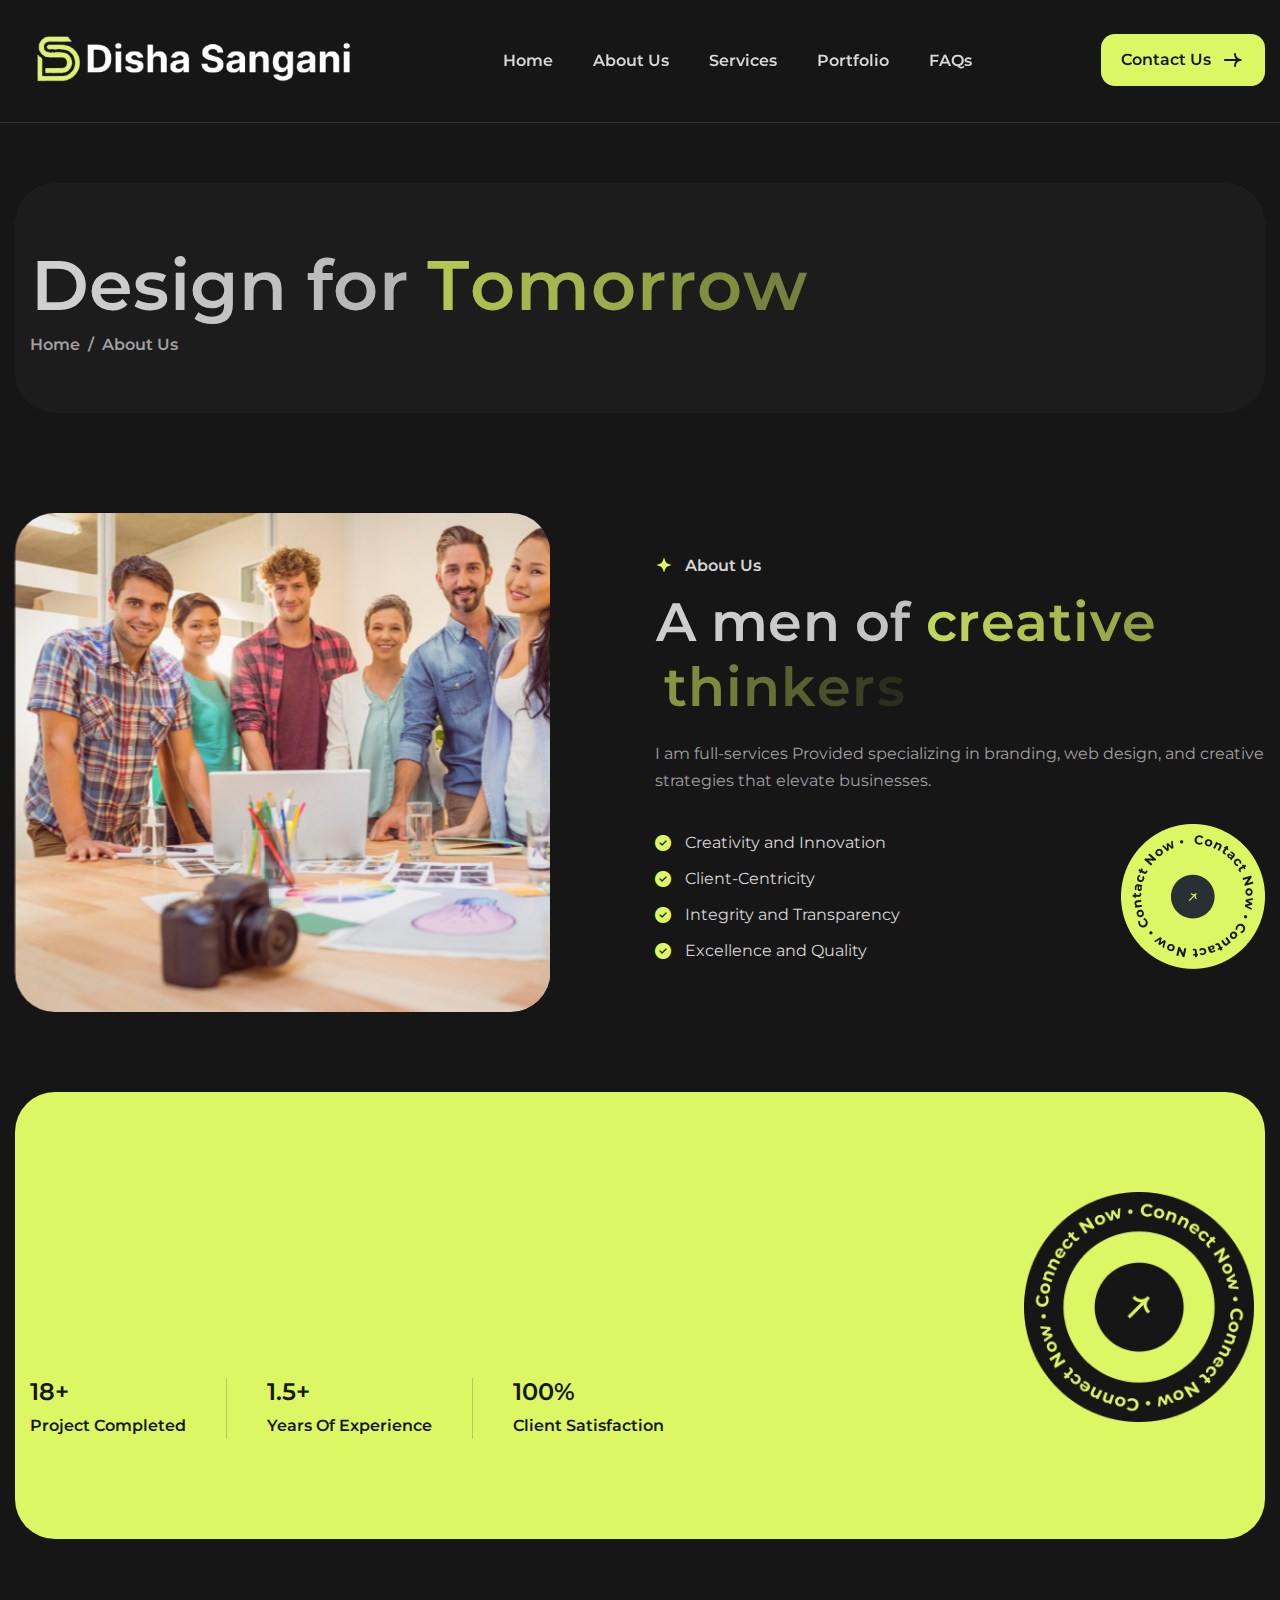
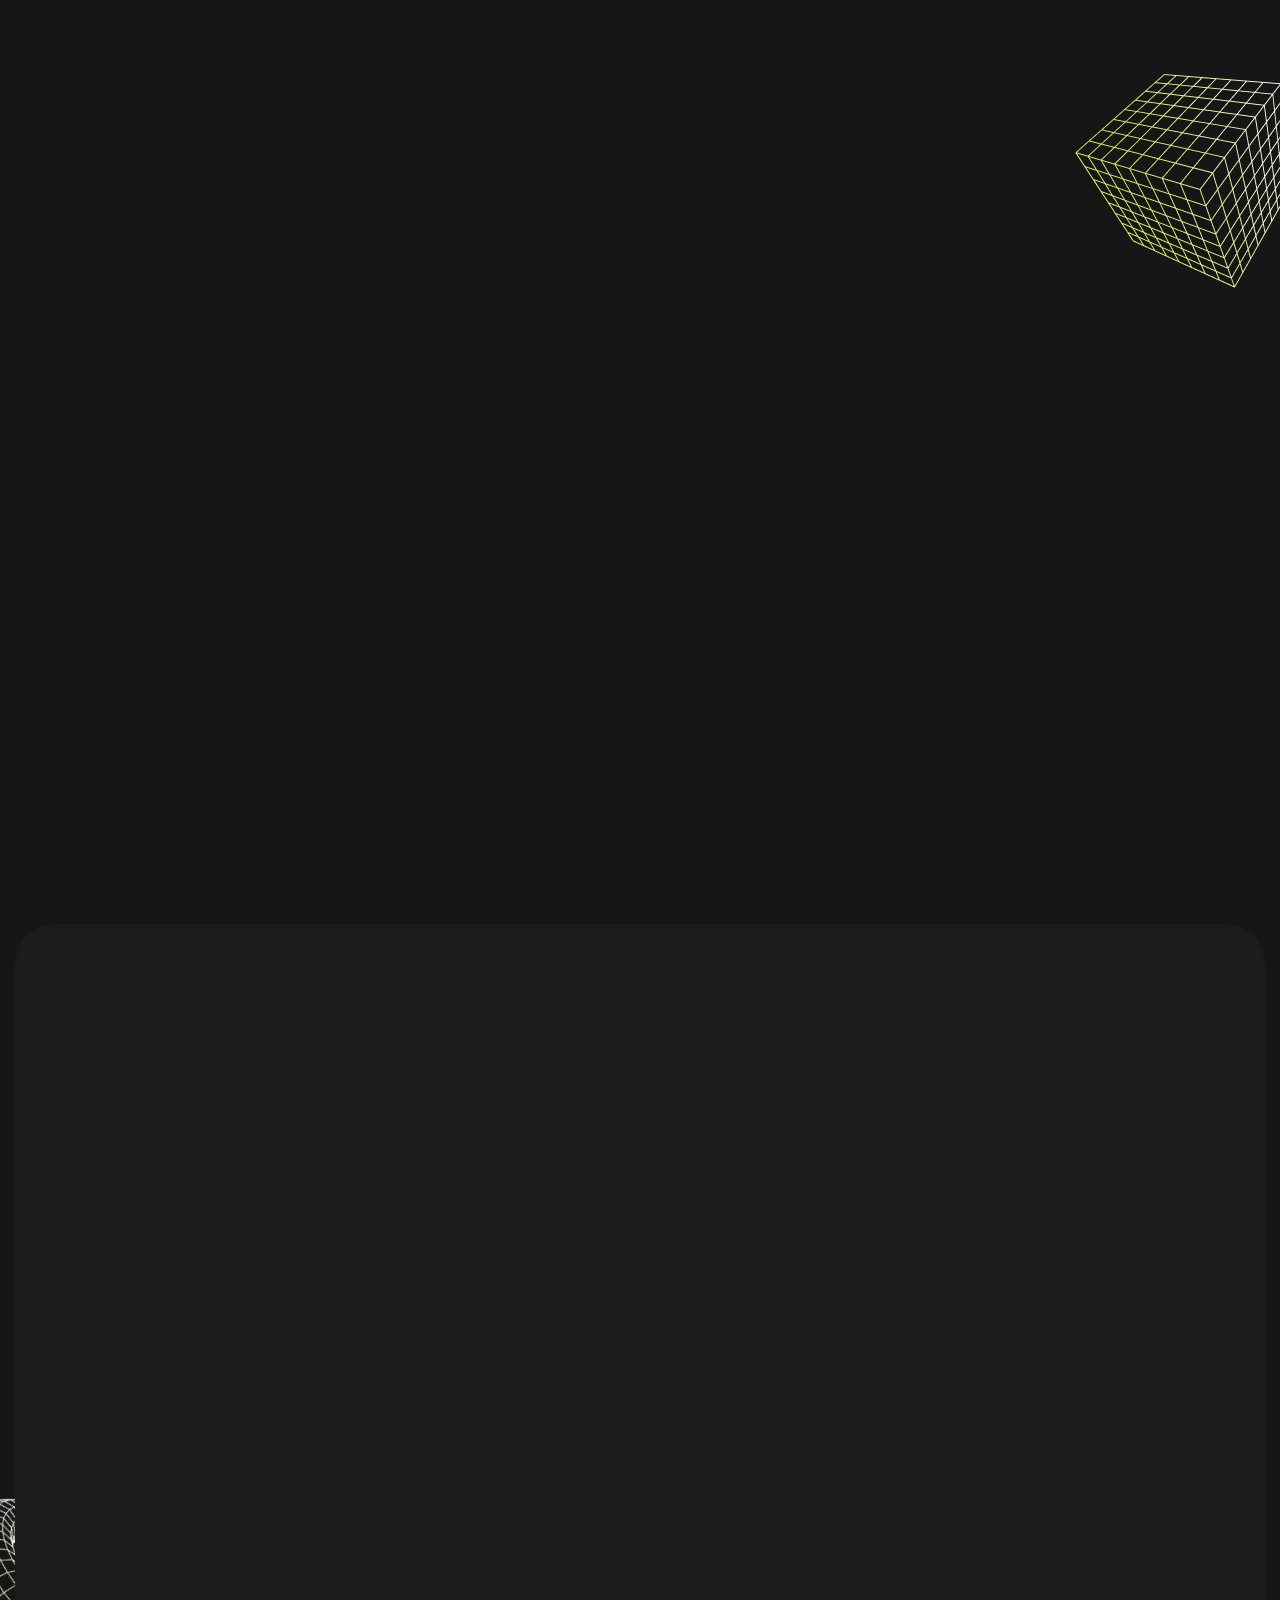
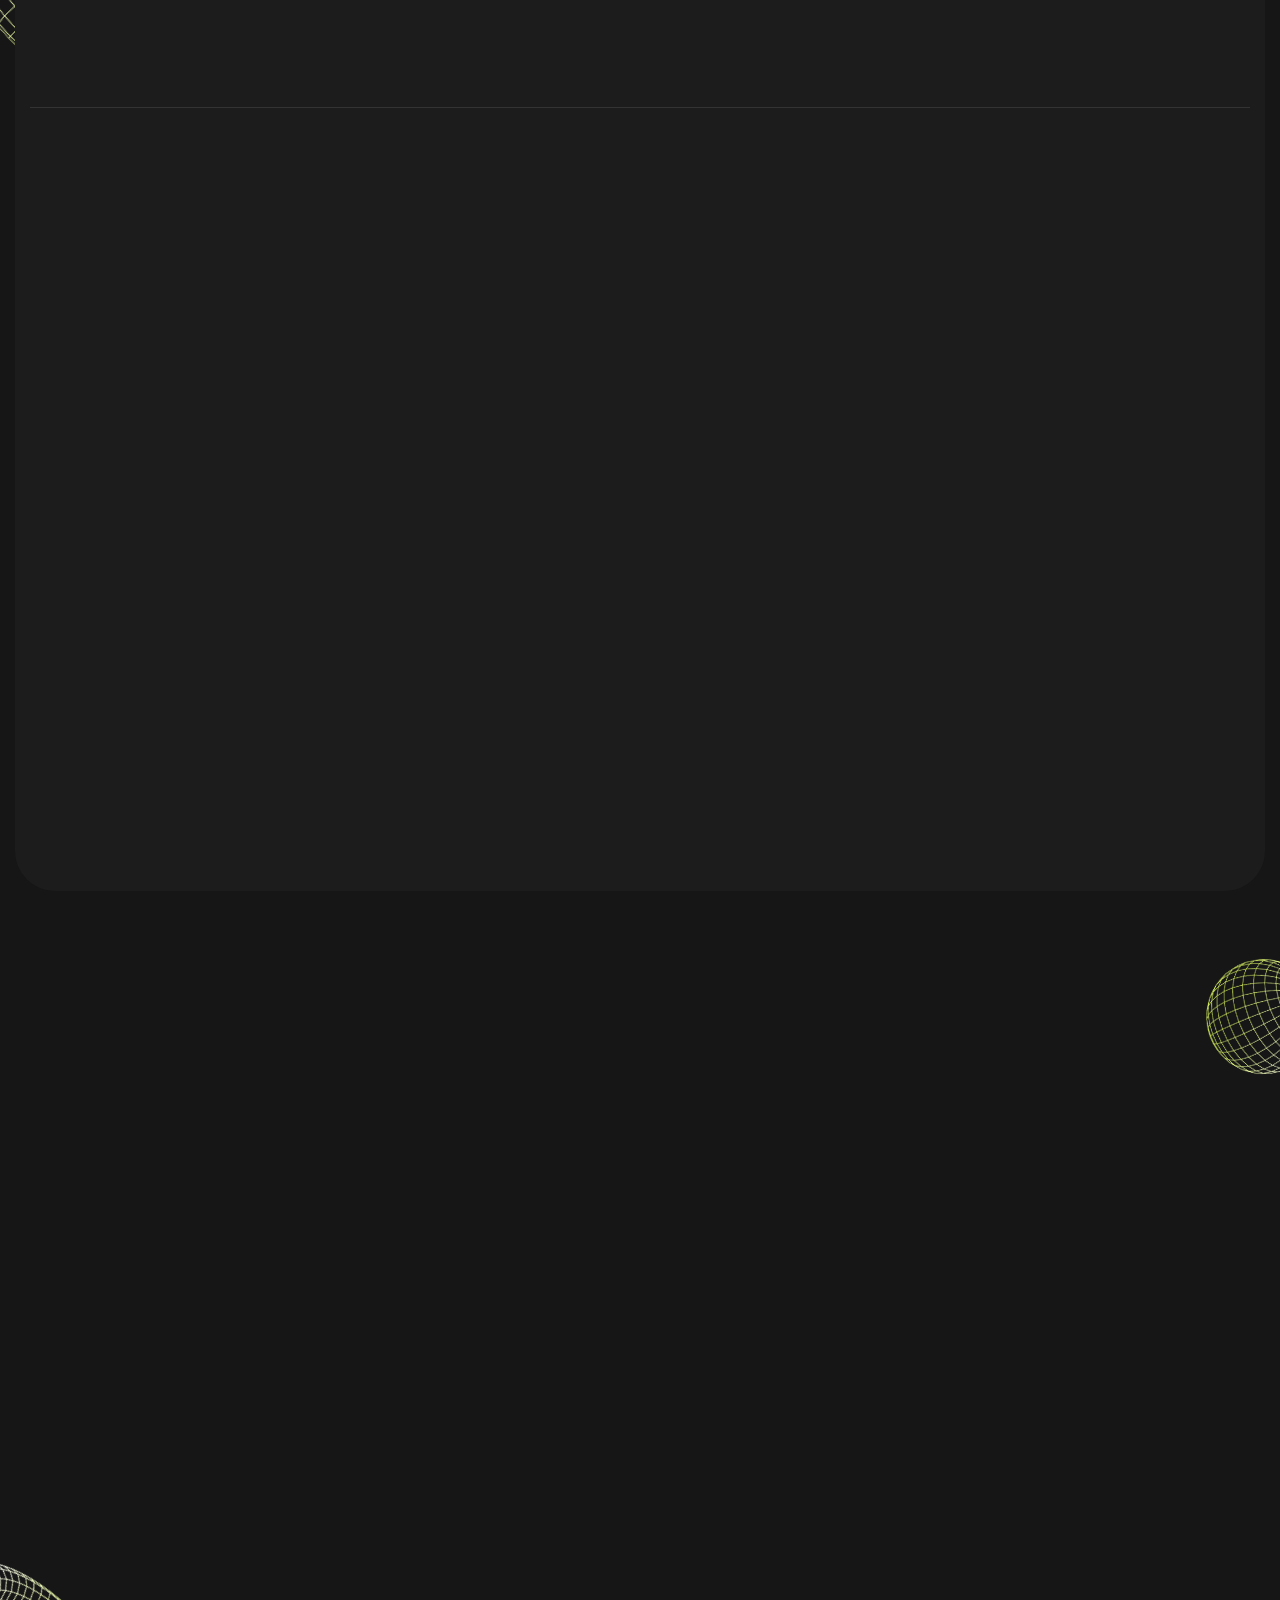
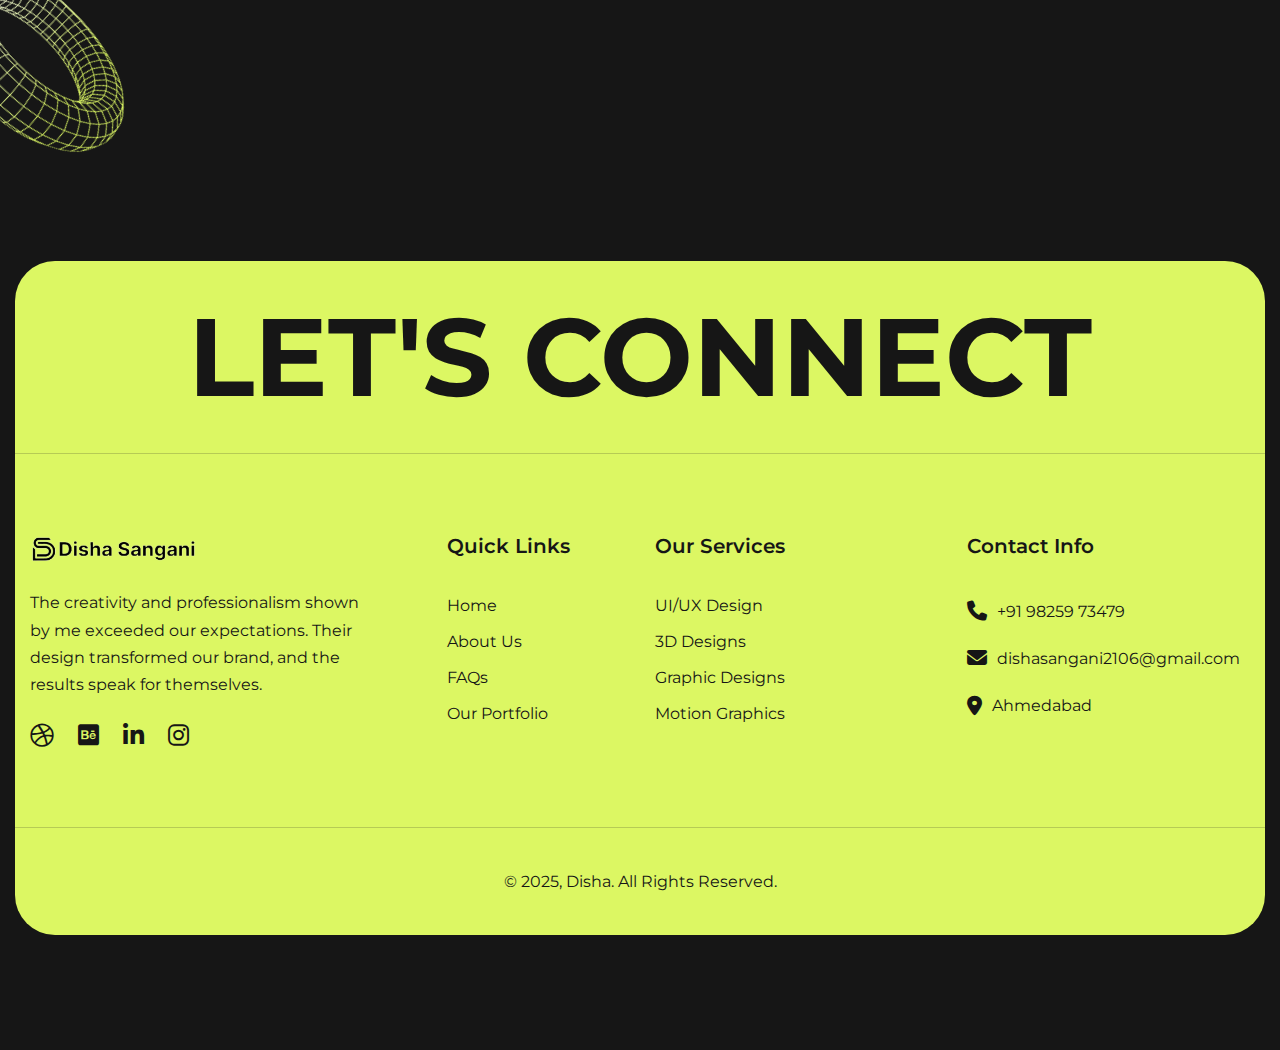
==== about.html @ 67824e7f "05-03-2025-12-13-PM" ====
﻿<!DOCTYPE html>
<html lang="zxx">
    <head>
        <!-- Meta -->
        <meta charset="utf-8">
        <meta http-equiv="X-UA-Compatible" content="IE=edge">
        <meta name="viewport"
            content="width=device-width, initial-scale=1.0, maximum-scale=1">
        <meta name="description" content>
        <meta name="keywords" content>
        <meta name="author" content="Awaiken">
        <!-- Page Title -->
        <title>Disha Sangani</title>
        <!-- Favicon Icon -->
        <!-- <link rel="shortcut icon" type="image/x-icon" href="images/logo/favicon.ico"> -->
        <!-- Google Fonts Css-->
 
        <!-- Standard Favicon -->
  <link rel="icon" type="image/png" sizes="32x32" href="images/logo/favicon-32x32.png">
  <link rel="icon" type="image/png" sizes="16x16" href="images/logo/favicon-16x16.png">
  
  <!-- Apple Touch Icon (for iOS) -->
  <link rel="apple-touch-icon" sizes="180x180" href="images/logo/apple-touch-icon.png">
  
  <!-- Android Chrome Icons -->
  <link rel="icon" sizes="192x192" href="images/logo/android-chrome-192x192.png">
  <link rel="icon" sizes="512x512" href="images/logo/android-chrome-512x512.png">
  
  <!-- Safari Pinned Tab (macOS) -->
  <link rel="mask-icon" href="images/logo/safari-pinned-tab.svg" color="#5bbad5">
  
  <!-- Windows Tile (Edge & IE) -->
  <meta name="msapplication-TileColor" content="#ffffff">
  <meta name="msapplication-TileImage" content="images/logo/mstile-150x150.png">
  
  <!-- Theme Color for Chrome on Mobile -->
  <meta name="theme-color" content="#ffffff">
  
  <!-- Alternative Formats -->
  <link rel="icon" type="image/x-icon" href="images/logo/favicon.ico"> <!-- ICO format for legacy browsers -->
  <link rel="shortcut icon" href="images/logo/favicon.ico"> <!-- Older browsers -->
  
  <!-- Web App Manifest -->
  <link rel="manifest" href="images/logo/site.webmanifest">

        <link rel="preconnect" href="https://fonts.googleapis.com">
        <link rel="preconnect" href="https://fonts.gstatic.com" crossorigin>
        <link
            href="https://fonts.googleapis.com/css2?family=Montserrat:ital,wght@0,100..900;1,100..900&display=swap"
            rel="stylesheet">

        <!-- Bootstrap Css -->
        <link href="css/bootstrap.min.css" rel="stylesheet" media="screen">
        <!-- SlickNav Css -->
        <link href="css/slicknav.min.css" rel="stylesheet">
        <!-- Swiper Css -->
        <link rel="stylesheet" href="css/swiper-bundle.min.css">
        <!-- Font Awesome Icon Css-->
        <link href="css/all.min.css" rel="stylesheet" media="screen">
        <!-- Animated Css -->
        <link href="css/animate.css" rel="stylesheet">
        <!-- Magnific Popup Core Css File -->
        <link rel="stylesheet" href="css/magnific-popup.css">
        <!-- Mouse Cursor Css File -->
        <link rel="stylesheet" href="css/mousecursor.css">
        <!-- Main Custom Css -->
        <link href="css/custom.css" rel="stylesheet" media="screen">
    </head>
    <body>

        <!-- Preloader Start -->
        <div class="preloader">
            <div class="loading-container">
                <div class="loading"></div>
                <div id="loading-icon"><img src="images/loader.png" alt></div>
            </div>
        </div>
        <!-- Preloader End -->

        <!-- Header Start -->
        <header class="main-header">
            <div class="header-sticky">
                <nav class="navbar navbar-expand-lg">
                    <div class="container">
                        <!-- Logo Start -->
                        <a class="navbar-brand" href="about.html">
                            <img src="images/logo/dishalogo.png" alt="Logo">
                        </a>
                        <!-- Logo End -->

                        <!-- Main Menu Start -->
                        <div class="collapse navbar-collapse main-menu">
                            <div class="nav-menu-wrapper">
                                <ul class="navbar-nav mr-auto" id="menu">
                                                                         
                                    <li class="nav-item"><a class="nav-link"
                                        href="index.html">Home</a>
                                    <li class="nav-item"><a class="nav-link"
                                            href="about.html">About Us</a>
                                        <li class="nav-item"><a class="nav-link"
                                                href="services.html">Services</a></li>
                                        <li class="nav-item"><a class="nav-link"
                                                href="portfolio.html">Portfolio</a>
                        
                                                  <li class="nav-item"><a
                                                        class="nav-link"
                                                        href="faqs.html">FAQs</a></li>
                                           
                                        </li>
                                        <li class="nav-item highlighted-menu"><a
                                                class="nav-link"
                                                href="contact.html">Contact
                                                Us</a></li>
                                    </ul>
                                </div>
                                <!-- Header Btn Start -->
                                <div class="header-btn">
                                    <a href="contact.html"
                                        class="btn-default">Contact Us</a>
                                </div>
                                <!-- Header Btn End -->
                            </div>
                            <!-- Main Menu End -->
                            <div class="navbar-toggle"></div>
                        </div>
                    </nav>
                    <div class="responsive-menu"></div>
                </div>
            </header>
            <!-- Header End -->

            <!-- Page Header Start -->
            <div class="page-header bg-section">
                <div class="container">
                    <div class="row">
                        <div class="col-lg-12">
                            <!-- Page Header Box Start -->
                            <div class="page-header-box">
                                <h1 class="text-anime-style-2"
                                    data-cursor="-opaque">Design for
                                    <span>Tomorrow</span></h1>
                                <nav class="wow fadeInUp"
                                    data-wow-delay="0.25s">
                                    <ol class="breadcrumb">
                                        <li class="breadcrumb-item"><a
                                                href="about.html">home</a></li>
                                        <li class="breadcrumb-item active"
                                            aria-current="page">about us</li>
                                    </ol>
                                </nav>
                            </div>
                            <!-- Page Header Box End -->
                        </div>
                    </div>
                </div>
            </div>
            <!-- Page Header End -->

            <!-- Page About Us Section Start -->
            <div class="page-about-us">
                <div class="container">
                    <div class="row align-items-center">
                        <div class="col-lg-6">
                            <!-- About Image Start -->
                            <div class="about-us-img">
                                <figure class="image-anime reveal">
                                    <img src="images/about-img.jpg" alt>
                                </figure>
                            </div>
                            <!-- About Image End -->
                        </div>

                        <div class="col-lg-6">
                            <!-- About Us Content Start -->
                            <div class="about-us-content">
                                <!-- Section Title Start -->
                                <div class="section-title">
                                    <h3 class="wow fadeInUp">about us</h3>
                                    <h2 class="text-anime-style-2"
                                        data-cursor="-opaque">A men of
                                        <span>creative thinkers</span></h2>
                                    <p class="wow fadeInUp"
                                        data-wow-delay="0.2s"> I am
                                        full-services Provided specializing
                                        in branding, web design, and creative
                                        strategies that elevate businesses.</p>
                                </div>
                                <!-- Section Title End -->

                                <div class="row align-items-center">
                                    <div class="col-md-6">
                                        <!-- About Us Info List Start -->
                                        <div
                                            class="about-us-info-list wow fadeInUp"
                                            data-wow-delay="0.4s">
                                            <ul>
                                                <li>Creativity and
                                                    Innovation</li>
                                                <li>Client-Centricity</li>
                                                <li>Integrity and
                                                    Transparency</li>
                                                <li>Excellence and Quality</li>
                                            </ul>
                                        </div>
                                        <!-- About Us Info List End -->
                                    </div>
                                    <div class="col-md-6">
                                        <!-- About Contact Button Start -->
                                        <div class="about-contact-now">
                                            <a href="contact.html"><img
                                                    src="images/contact-circle.png"
                                                    alt></a>
                                        </div>
                                        <!-- About Contact Button End -->
                                    </div>
                                </div>
                            </div>
                            <!-- About Us Content End -->
                        </div>
                    </div>
                </div>
                 
            <!-- Page About Us Section End -->
<br> <br> <br> <br>  <br>

            <!-- CTA Section Start -->
            <div class="cta-section bg-section">
                <div class="container">
                    <div class="row">
                        <div class="col-lg-12">
                            <!-- CTA Box Start -->
                            <div class="cta-box">
                                <div class="cta-counter-content-box">
                                    <!-- CTA Box Content Start -->
                                    <div class="cta-box-content wow fadeInUp">
                                        <p>I have specialize in delivering
                                            innovative and impactful design
                                            solutions that elevate brands and
                                            drive results. From digital
                                            experiences to print media, A
                                            creative professional is
                                            dedicated to transforming ideas into
                                            compelling visual stories that
                                            resonate with audiences. With a
                                            focus on creativity, strategy, and
                                            client collaboration.</p>
                                    </div>
                                    <!-- CTA Box Content End -->

                                    <!-- CTA Counter Box Start -->
                                    <div class="cta-counter-box">
                                        <!-- CTA Counter Item Start -->
                                        <div class="cta-counter-item">
                                            <h3><span
                                                    class="counter">18</span>+</h3>
                                            <p>project completed</p>
                                        </div>
                                        <!-- CTA Counter Item End -->

                                        <!-- CTA Counter Item Start -->
                                        <div class="cta-counter-item">
                                            <h3><span
                                                    class="counter">1.5</span>+</h3>
                                            <p>years of experience</p>
                                        </div>
                                        <!-- CTA Counter Item End -->

                                        <!-- CTA Counter Item Start -->
                                        <div class="cta-counter-item">
                                            <h3><span
                                                    class="counter">100</span>%</h3>
                                            <p>client satisfaction</p>
                                        </div>
                                        <!-- CTA Counter Item End -->
                                    </div>
                                    <!-- CTA Counter Box End -->
                                </div>

                                <!-- CTA Contact Circle Start -->
                                <div class="cta-contact-circle">
                                    <a href="contact.html"><img
                                            src="images/cta-contact-circle.png"
                                            alt></a>
                                </div>
                                <!-- CTA Contact Circle End -->
                            </div>
                            <!-- CTA Box End -->
                        </div>
                    </div>
                </div>
            </div>
            <!-- CTA Section End -->

            <!-- Our Achievements Section Start -->
            <div class="our-achievements">
                <div class="container">
                    <div class="row">
                        <div class="col-lg-5">
                            <!-- Our Achievements Content Start -->
                            <div class="our-achievements-content">
                                <!-- Section Title Start -->
                                <div class="section-title">
                                    <h3 class="wow fadeInUp">Our
                                        History</h3>
                                    <h2 class="text-anime-style-2"
                                        data-cursor="-opaque">proud moments &
                                        <span>milestones</span></h2>
                                    <p class="wow fadeInUp"
                                        data-wow-delay="0.2s">I am 
                                        full-service design provide specializing
                                        in branding, web design, and creative
                                        strategies that elevate businesses.</p>
                                </div>
                                <!-- Section Title End -->

                                <!-- Our Achievements Button Start -->
                                <div
                                    class="achievements-content-btn wow fadeInUp"
                                    data-wow-delay="0.4s">
                                    <a href="contact.html"
                                        class="btn-default">let's get started
                                        !</a>
                                </div>
                                <!-- Our Achievements Button End -->
                            </div>
                            <!-- Our Achievements Content End -->
                        </div>

                        <div class="col-lg-7">
                            <!-- Our Achievements Box Start -->
                            <div class="our-achievements-box wow fadeInUp">
                                <!-- Achievements Item Start -->
                                <div class="achievements-item">
                                    <h3>July 2020 - June 2024</h3>
                                    <h2>BE in Computer Engineering</h2>
                                    <p>I have completed my bachelors degree in sal institute of technology and engineering Research under GTU with 7.79 CGPA.</p>
                                </div>
                                <!-- Achievements Item End -->

                                <!-- Achievements Item Start -->
                                <div class="achievements-item">
                                    <h3>July 2023</h3>
                                    <h2>Qspider Ahmedabad</h2>
                                    <p>I completed internship program in  Web development,SQL,Manual Testing,Basic Java(OOps) programs at Qspider Ahmedabd. </p>
                                </div>
                                <!-- Achievements Item End -->

                                <!-- Achievements Item Start -->
                                <div class="achievements-item">
                                    <h3>Jan 2024 - April 2024</h3>
                                    <h2>ICLIQ Solutions</h2>
                                    <p>I completed internship program in Nodejs technology at ICLIQ Solutions Ahmedabad.</p>
                                </div>
                                <!-- Achievements Item End -->

                                <!-- Achievements Item Start -->
                                <div class="achievements-item">
                                    <h3>April 2024 - June 2024</h3>
                                    <h2>UI-UX Designing</h2>
                                    <p>I have Self learned UI-UX designing to see many youtube channels and attend some leactures of Tops Technologies. </p>
                                </div>
                                <!-- Achievements Item End -->

                                  <!-- Achievements Item Start -->
                                <div class="achievements-item">
                                    <h3>July 2024 - Present</h3>
                                    <h2>Graphic Design</h2>
                                    <p> I have Join as employee for graphic design in Divine Infoverse.</p>
                                </div>
                                <!-- Achievements Item End -->

                                 <!-- Achievements Item Start -->
                                <div class="achievements-item">
                                    <h3>Dec 2024 - Present</h3>
                                    <h2>Freelance</h2>
                                    <p> I also services provided regarding any type of designs.</p>
                                </div>
                                <!-- Achievements Item End -->


                              
                               
                            </div>
                            <!-- Our Achievements Box End -->
                        </div>
                    </div>
                </div>
            </div>
            <!-- Our Achievements Section End -->

            <!-- Our Vision Mission Section Start -->
            <div class="our-vision-mission bg-section">
                <div class="container">
                    <div class="row">
                        <div class="col-lg-12">
                            <!-- Vision Mission Box Start -->
                            <div class="vision-mission-box">
                                <!-- Vision Mission Item Start -->
                                <div class="vision-mission-item">
                                    <!-- Vision Mission image Start -->
                                    <div class="vision-mission-image">
                                        <figure class="image-anime reveal">
                                            <img src="images/our-vision-img.jpg"
                                                alt>
                                        </figure>
                                    </div>
                                    <!-- Vision Mission image End -->

                                    <!-- Vision Mission Content Start -->
                                    <div class="vision-mission-content">
                                        <!-- Section Tite Start -->
                                        <div class="section-title">
                                            <h3 class="wow fadeInUp">our
                                                vision</h3>
                                            <h2 class="text-anime-style-2"
                                                data-cursor="-opaque">Driving
                                                the Future of
                                                <span>Creativity</span></h2>
                                            <p class="wow fadeInUp"
                                                data-wow-delay="0.2s">I am
                                                full-service design provide
                                                specializing in branding, web
                                                design, and creative strategies
                                                that elevate businesses.</p>
                                        </div>
                                        <!-- Section Tite End -->

                                        <!-- Vision Mission List Start -->
                                        <div
                                            class="vision-mission-list wow fadeInUp"
                                            data-wow-delay="0.4s">
                                            <ul>
                                                <li>Creativity and
                                                    Innovation</li>
                                                <li>Client-Centricity</li>
                                                <li> Integrity and
                                                    Transparency</li>
                                                <li> Excellence and Quality</li>
                                            </ul>
                                        </div>
                                        <!-- Vision Mission List End -->
                                    </div>
                                    <!-- Vision Mission Content End -->
                                </div>
                                <!-- Vision Mission Item End -->

                                <!-- Vision Mission Item Start -->
                                <div class="vision-mission-item">
                                    <!-- Vision Mission image Start -->
                                    <div class="vision-mission-image">
                                        <figure class="image-anime reveal">
                                            <img
                                                src="images/our-mission-img.jpg"
                                                alt>
                                        </figure>
                                    </div>
                                    <!-- Vision Mission image End -->

                                    <!-- Vision Mission Content Start -->
                                    <div class="vision-mission-content">
                                        <!-- Section Tite Start -->
                                        <div class="section-title">
                                            <h3 class="wow fadeInUp">our
                                                mission</h3>
                                            <h2 class="text-anime-style-2"
                                                data-cursor="-opaque">Bringing
                                                ideas to life through
                                                <span>creativity</span></h2>
                                            <p class="wow fadeInUp"
                                                data-wow-delay="0.2s">I am 
                                                full-service design provide
                                                specializing in branding, web
                                                design, and creative strategies
                                                that elevate businesses.</p>
                                        </div>
                                        <!-- Section Tite End -->

                                        <!-- Vision Mission List Start -->
                                        <div
                                            class="vision-mission-list wow fadeInUp"
                                            data-wow-delay="0.4s">
                                            <ul>
                                                <li>Creativity and
                                                    Innovation</li>
                                                <li>Client-Centricity</li>
                                                <li>Integrity and
                                                    Transparency</li>
                                                <li>Excellence and Quality</li>
                                            </ul>
                                        </div>
                                        <!-- Vision Mission List End -->
                                    </div>
                                    <!-- Vision Mission Content End -->
                                </div>
                                <!-- Vision Mission Item End -->
                            </div>
                            <!-- Vision Mission Box End -->
                        </div>
                    </div>
                </div>
            </div>
            <!-- Our Vision Mission Section End -->          
                                             
            <!-- Our Faqs Section Start -->
            <div class="our-faqs">
                <div class="container">
                    <div class="row section-row align-items-center">
                        <div class="col-lg-9">
                            <!-- Section Title Start -->
                            <div class="section-title">
                                <h3 class="wow fadeInUp">FAQ's</h3>
                                <h2 class="text-anime-style-2"
                                    data-cursor="-opaque">Everything you
                                    <span>need to know</span></h2>
                            </div>
                            <!-- Section Title End -->
                        </div>

                        <div class="col-lg-3">
                            <!-- Section Button Start -->
                            <div class="section-btn wow fadeInUp"
                                data-wow-delay="0.2s">
                                <a href="faqs.html" class="btn-default">view all
                                    FAQ</a>
                            </div>
                            <!-- Section Button End -->
                        </div>
                    </div>

                    <div class="row align-items-center">
                        <div class="col-lg-6">
                            <!-- Our FAQ Section Start -->
                            <div class="our-faq-section">
                                <!-- FAQ Accordion Start -->
                                <div class="faq-accordion" id="accordion">
                                    <!-- FAQ Item Start -->
                                    <div class="accordion-item wow fadeInUp">
                                        <h2 class="accordion-header"
                                            id="heading1">
                                            <button class="accordion-button"
                                                type="button"
                                                data-bs-toggle="collapse"
                                                data-bs-target="#collapse1"
                                                aria-expanded="true"
                                                aria-controls="collapse1">
                                                What services does your agency
                                                provide?
                                            </button>
                                        </h2>
                                        <div id="collapse1"
                                            class="accordion-collapse collapse show"
                                            aria-labelledby="heading1"
                                            data-bs-parent="#accordion">
                                            <div class="accordion-body">
                                                <p>I specialize in including
                                                    graphic design, branding,
                                                    website design and
                                                    development, UX/UI design,
                                                    social media marketing,
                                                    digital advertising, video
                                                    production, and content
                                                    creation.</p>
                                            </div>
                                        </div>
                                    </div>
                                    <!-- FAQ Item End -->

                                    <!-- FAQ Item Start -->
                                    <div class="accordion-item wow fadeInUp"
                                        data-wow-delay="0.2s">
                                        <h2 class="accordion-header"
                                            id="heading2">
                                            <button
                                                class="accordion-button collapsed"
                                                type="button"
                                                data-bs-toggle="collapse"
                                                data-bs-target="#collapse2"
                                                aria-expanded="false"
                                                aria-controls="collapse2">
                                                Who are your typical clients?
                                            </button>
                                        </h2>
                                        <div id="collapse2"
                                            class="accordion-collapse collapse"
                                            aria-labelledby="heading2"
                                            data-bs-parent="#accordion">
                                            <div class="accordion-body">
                                                <p>I work with businesses of
                                                    all sizes, from startups and
                                                    small businesses to large
                                                    enterprises. Our clients
                                                    span industries such as
                                                    technology, retail,
                                                    hospitality, healthcare, and
                                                    more.</p>
                                            </div>
                                        </div>
                                    </div>
                                    <!-- FAQ Item End -->

                                    <!-- FAQ Item Start -->
                                    <div class="accordion-item wow fadeInUp"
                                        data-wow-delay="0.4s">
                                        <h2 class="accordion-header"
                                            id="heading3">
                                            <button
                                                class="accordion-button collapsed"
                                                type="button"
                                                data-bs-toggle="collapse"
                                                data-bs-target="#collapse3"
                                                aria-expanded="false"
                                                aria-controls="collapse3">
                                                How long does a typical project
                                                take?
                                            </button>
                                        </h2>
                                        <div id="collapse3"
                                            class="accordion-collapse collapse"
                                            aria-labelledby="heading3"
                                            data-bs-parent="#accordion">
                                            <div class="accordion-body">
                                                <p>The timeline depends on the
                                                    scope and complexity of the
                                                    project. Smaller projects
                                                    may take 5-7 days, while
                                                    larger ones can take several
                                                    weeks. We'll provide an
                                                    estimated timeline after
                                                    discussing your needs.</p>
                                            </div>
                                        </div>
                                    </div>
                                    <!-- FAQ Item End -->

                                    <!-- FAQ Item Start -->
                                    <div class="accordion-item wow fadeInUp"
                                        data-wow-delay="0.6s">
                                        <h2 class="accordion-header"
                                            id="heading4">
                                            <button
                                                class="accordion-button collapsed"
                                                type="button"
                                                data-bs-toggle="collapse"
                                                data-bs-target="#collapse4"
                                                aria-expanded="false"
                                                aria-controls="collapse4">
                                                What is your pricing structure?
                                            </button>
                                        </h2>
                                        <div id="collapse4"
                                            class="accordion-collapse collapse"
                                            aria-labelledby="heading4"
                                            data-bs-parent="#accordion">
                                            <div class="accordion-body">
                                                <p>I offer customized pricing
                                                    based on the specific
                                                    requirements of each
                                                    project. After our initial
                                                    consultation, I'll provide
                                                    a detailed proposal with a
                                                    breakdown of costs.</p>
                                            </div>
                                        </div>
                                    </div>
                                    <!-- FAQ Item End -->

                                    <!-- FAQ Item Start -->
                                    <div class="accordion-item wow fadeInUp"
                                        data-wow-delay="0.8s">
                                        <h2 class="accordion-header"
                                            id="heading5">
                                            <button
                                                class="accordion-button collapsed"
                                                type="button"
                                                data-bs-toggle="collapse"
                                                data-bs-target="#collapse5"
                                                aria-expanded="true"
                                                aria-controls="collapse5">
                                                Why are UX and UI important?
                                            </button>
                                        </h2>
                                        <div id="collapse5"
                                            class="accordion-collapse collapse"
                                            aria-labelledby="heading5"
                                            data-bs-parent="#accordion">
                                            <div class="accordion-body">
                                                <p>User Experience (UX) design
                                                    focuses on enhancing the
                                                    overall experience users
                                                    have when interacting with a
                                                    product or service. It
                                                    involves researching user
                                                    needs, creating user
                                                    personas, designing user
                                                    journeys, and testing how
                                                    easy or efficient the
                                                    product is to use.</p>
                                            </div>
                                        </div>
                                    </div>
                                    <!-- FAQ Item End -->
                                </div>
                                <!-- FAQ Accordion End -->
                            </div>
                            <!-- Our FAQ Section End -->
                        </div>

                        <div class="col-lg-6">
                            <!-- Our Faqs Image Start -->
                            <div class="our-faqs-img">
                                <figure class="image-anime reveal">
                                    <img src="images/our-faq-img.jpg" alt>
                                </figure>
                            </div>
                            <!-- Our Faqs Image End -->
                        </div>
                    </div>
                </div>
            </div>
            <!-- Our Faqs Section End -->

            <!-- Footer Section Start -->
            <footer class="footer-section">
                <div class="footer-box bg-section">
                    <div class="footer-title">
                        <div class="container">
                            <div class="row">
                                <div class="col-lg-12">
                                    <!-- Footer Title Content Start -->
                                    <div class="footer-title-content">
                                        <h2><a href="contact.html">Let's
                                                Connect</a></h2>
                                    </div>
                                    <!-- Footer Title Content End -->
                                </div>
                            </div>
                        </div>
                    </div>

                    <!-- Main Footer Start -->
                    <div class="main-footer">
                        <div class="container">
                            <div class="row">
                                <div class="col-lg-4">
                                    <!-- About Footer Start -->
                                    <div class="about-footer">
                                        <!-- Footer Logo Start -->
                                        <div class="footer-logo">
                                            <img src="images/logo/dishalogo1.png"
                                                alt>
                                        </div>
                                        <!-- Footer Logo End -->

                                        <!-- About Footer Content Start -->
                                        <div class="about-footer-content">
                                            <p>The creativity and
                                                professionalism shown by me
                                                exceeded our expectations. Their
                                                design transformed our brand,
                                                and the results speak for
                                                themselves.</p>
                                        </div>
                                        <!-- Footer Social Links Start -->
                                        <div class="footer-social-links">
                                            <ul>
                                                <li><a href="https://dribbble.com/disha_sng"><i class="fa-brands fa-dribbble"></i></a></li>
                                                <li><a href="https://www.behance.net/4ce82c69"><i class="fa-brands fa-square-behance"></i></a></li>
                                                <li><a href="https://www.linkedin.com/in/disha-sangani-53801730b/"><i
                                                            class="fa-brands fa-linkedin-in"></i></a></li>
                                                <li><a href="https://www.instagram.com/disha_designs21"><i
                                                            class="fa-brands fa-instagram"></i></a></li>
                                            </ul>
                                        </div>
                                        <!-- Footer Social Links End -->

                                    </div>
                                    <!-- About Footer End -->
                                </div>

                                <div class="col-lg-2 col-md-3 col-6">
                                    <!-- About Links Start -->
                                    <div class="footer-links">
                                        <h3>quick links</h3>
                                        <ul>
                                            <li><a
                                                    href="index.html">home</a></li>
                                            <li><a href="about.html">about
                                                    us</a></li>
                                                    <li><a
                                                        href="faqs.html">FAQs</a></li>
                                            <li><a href="portfolio.html">our
                                                    portfolio</a></li>
                                        </ul>
                                    </div>
                                    <!-- About Links End -->
                                </div>

                                <div class="col-lg-3 col-md-4 col-6">
                                    <!-- About Links Start -->
                                    <div class="footer-links">
                                        <h3>our services</h3>
                                        <ul>
                                            <li><a
                                                    href="services.html">UI/UX
                                                    Design</a></li>
                                            <li><a href="services.html">3D
                                                    Designs</a></li>
                                            <li><a
                                                    href="services.html">Graphic
                                                                designs</a></li>
                                            <li><a
                                                    href="services.html">Motion
                                                    Graphics</a></li>
                                        </ul>
                                    </div>
                                    <!-- About Links End -->
                                </div>

                                <div class="col-lg-3 col-md-5">
                                    <!-- About Links Start -->
                                    <div class="footer-contact">
                                        <h3>contact info</h3>
                                        <!-- Footer Contact Details Start -->
                                        <div class="footer-contact-details">
                                            <!-- Footer Info Box Start -->
                                            <div class="footer-info-box">
                                                <div class="icon-box">
                                                    <i
                                                        class="fa-solid fa-phone"></i>
                                                </div>
                                                <div
                                                    class="footer-info-box-content">
                                                    <p><a href="telto:9825973479">+91
                                                            98259 73479</a></p>
                                                </div>
                                            </div>
                                            <!-- Footer Info Box End -->

                                            <!-- Footer Info Box Start -->
                                            <div class="footer-info-box">
                                                <div class="icon-box">
                                                    <i
                                                        class="fa-solid fa-envelope"></i>
                                                </div>
                                                <div
                                                    class="footer-info-box-content">
                                                    <p><a
                                                            href="mailto:dishasangani2106@gmail.com">dishasangani2106@gmail.com</a></p>
                                                </div>
                                            </div>
                                            <!-- Footer Info Box End -->

                                            <!-- Footer Info Box Start -->
                                            <div class="footer-info-box">
                                                <div class="icon-box">
                                                    <i
                                                        class="fa-solid fa-location-dot"></i>
                                                </div>
                                                <div
                                                    class="footer-info-box-content">
                                                    <p>Ahmedabad</p>
                                                </div>
                                            </div>
                                            <!-- Footer Info Box End -->
                                        </div>
                                        <!-- Footer Contact Details End -->
                                    </div>
                                    <!-- About Links End -->
                                </div>
                            </div>
                        </div>
                    </div>
                    <!-- Main Footer End -->

                    <!-- Footer Copyright Section Start -->
                    <div class="footer-copyright">
                        <div class="container">
                            <div class="row align-items-center">
                                <div class="col-lg-12">
                                    <!-- Footer Copyright Start -->
                                    <div class="footer-copyright-text">
                                        <p>© 2025, Disha. All Rights
                                            Reserved.</p>
                                    </div>
                                    <!-- Footer Copyright End -->
                                </div>
                            </div>
                        </div>
                    </div>
                    <!-- Footer Copyright Section End -->
                </div>
            </footer>
            <!-- Footer Section End -->

            <!-- Jquery Library File -->
            <script src="js/jquery-3.7.1.min.js"></script>
            <!-- Bootstrap js file -->
            <script src="js/bootstrap.min.js"></script>
            <!-- Validator js file -->
            <script src="js/validator.min.js"></script>
            <!-- SlickNav js file -->
            <script src="js/jquery.slicknav.js"></script>
            <!-- Swiper js file -->
            <script src="js/swiper-bundle.min.js"></script>
            <!-- Counter js file -->
            <script src="js/jquery.waypoints.min.js"></script>
            <script src="js/jquery.counterup.min.js"></script>
            <!-- Isotop js file -->
            <script src="js/isotope.min.js"></script>
            <!-- Magnific js file -->
            <script src="js/jquery.magnific-popup.min.js"></script>
            <!-- SmoothScroll -->
            <script src="js/SmoothScroll.js"></script>
            <!-- Parallax js -->
            <script src="js/parallaxie.js"></script>
            <!-- MagicCursor js file -->
            <script src="js/gsap.min.js"></script>
            <script src="js/magiccursor.js"></script>
            <!-- Text Effect js file -->
            <script src="js/SplitText.js"></script>
            <script src="js/ScrollTrigger.min.js"></script>
            <!-- YTPlayer js File -->
            <script src="js/jquery.mb.YTPlayer.min.js"></script>
            <!-- Wow js file -->
            <script src="js/wow.min.js"></script>
            <!-- Main Custom js file -->
            <script src="js/function.js"></script>
        </body>
    </html>
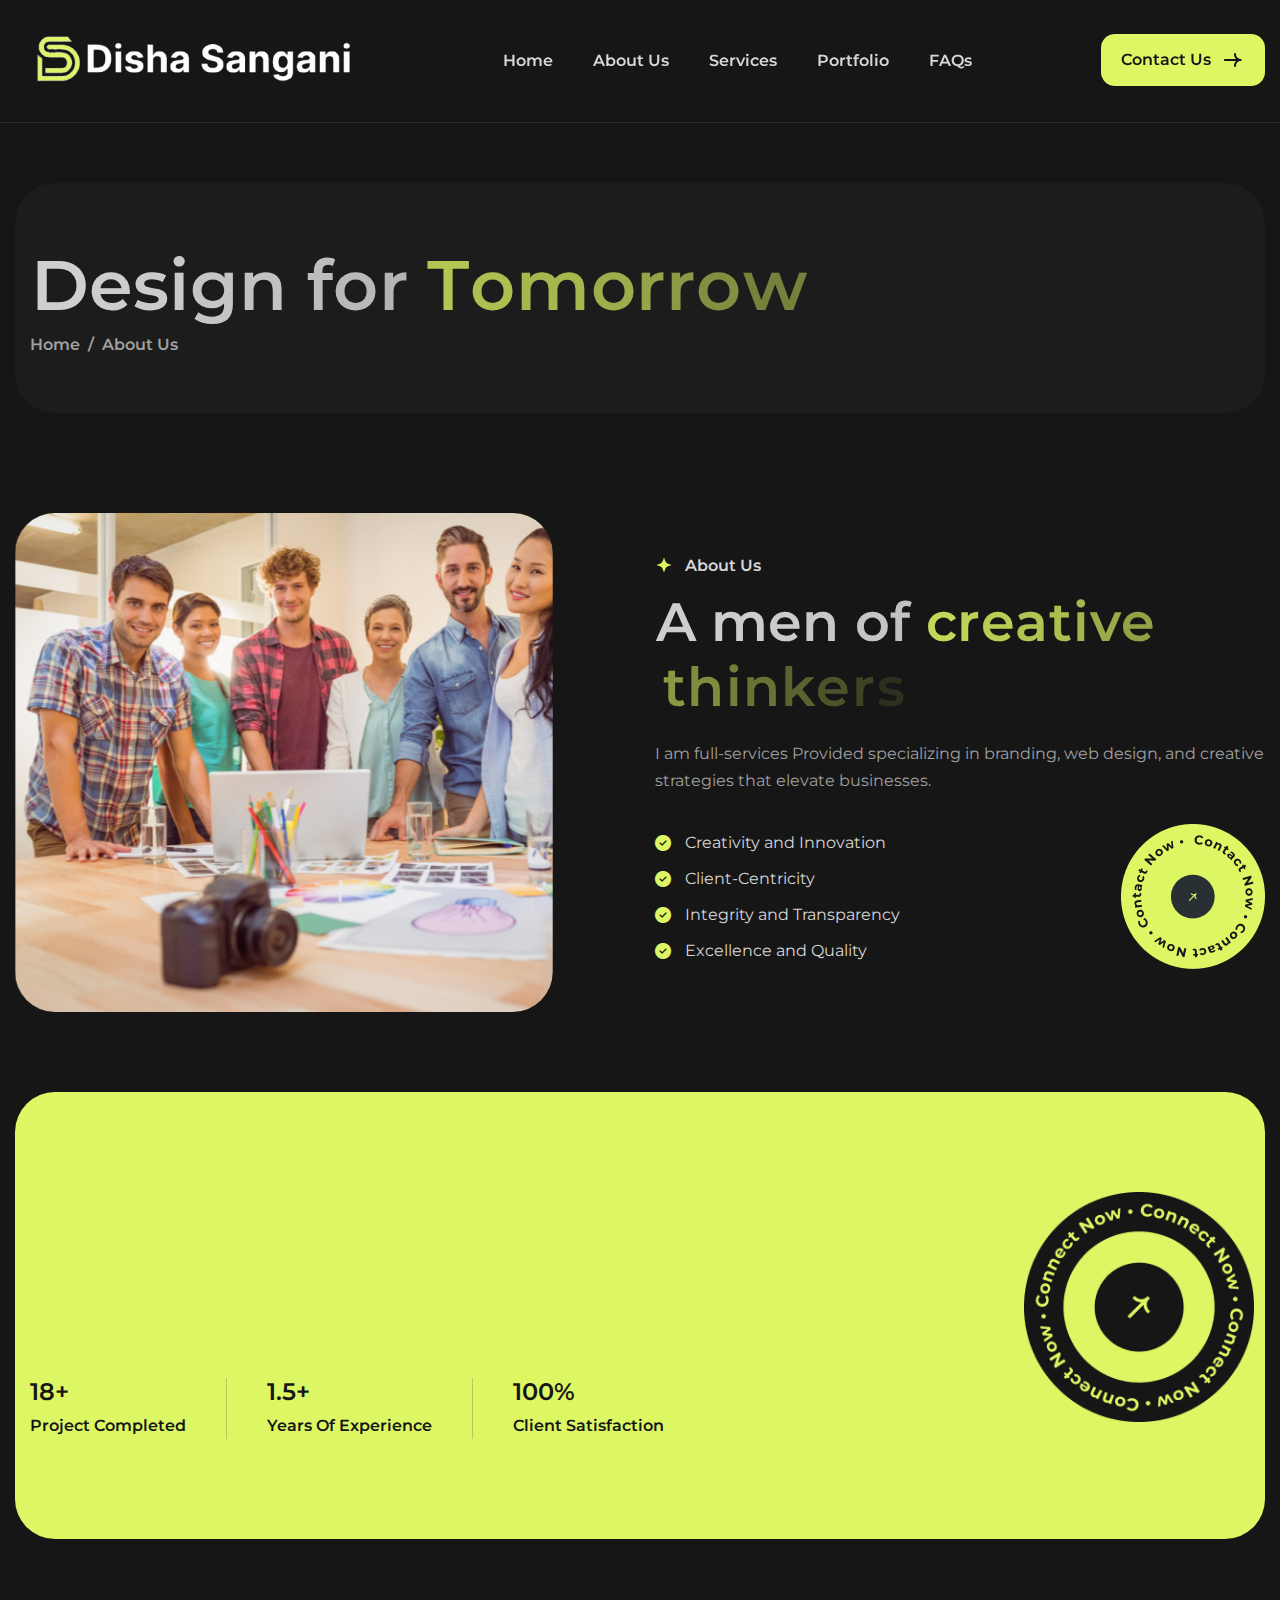
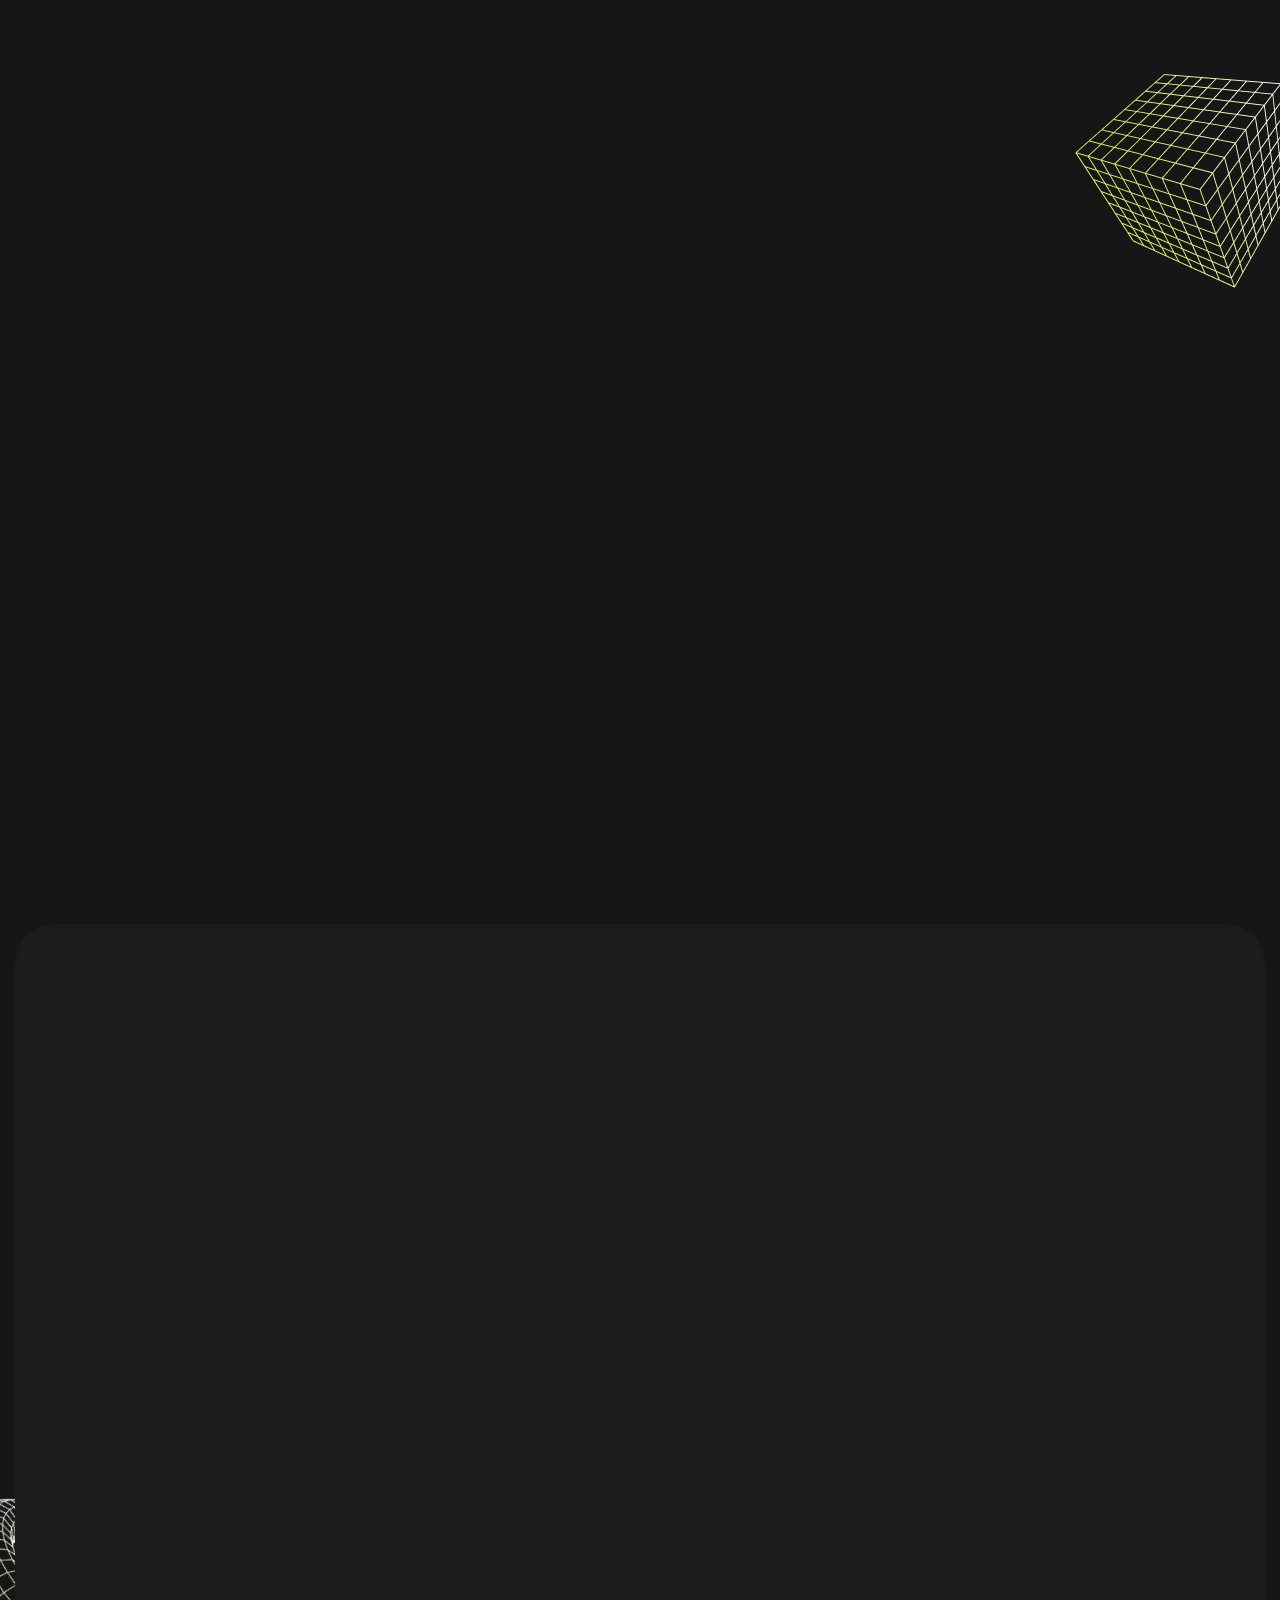
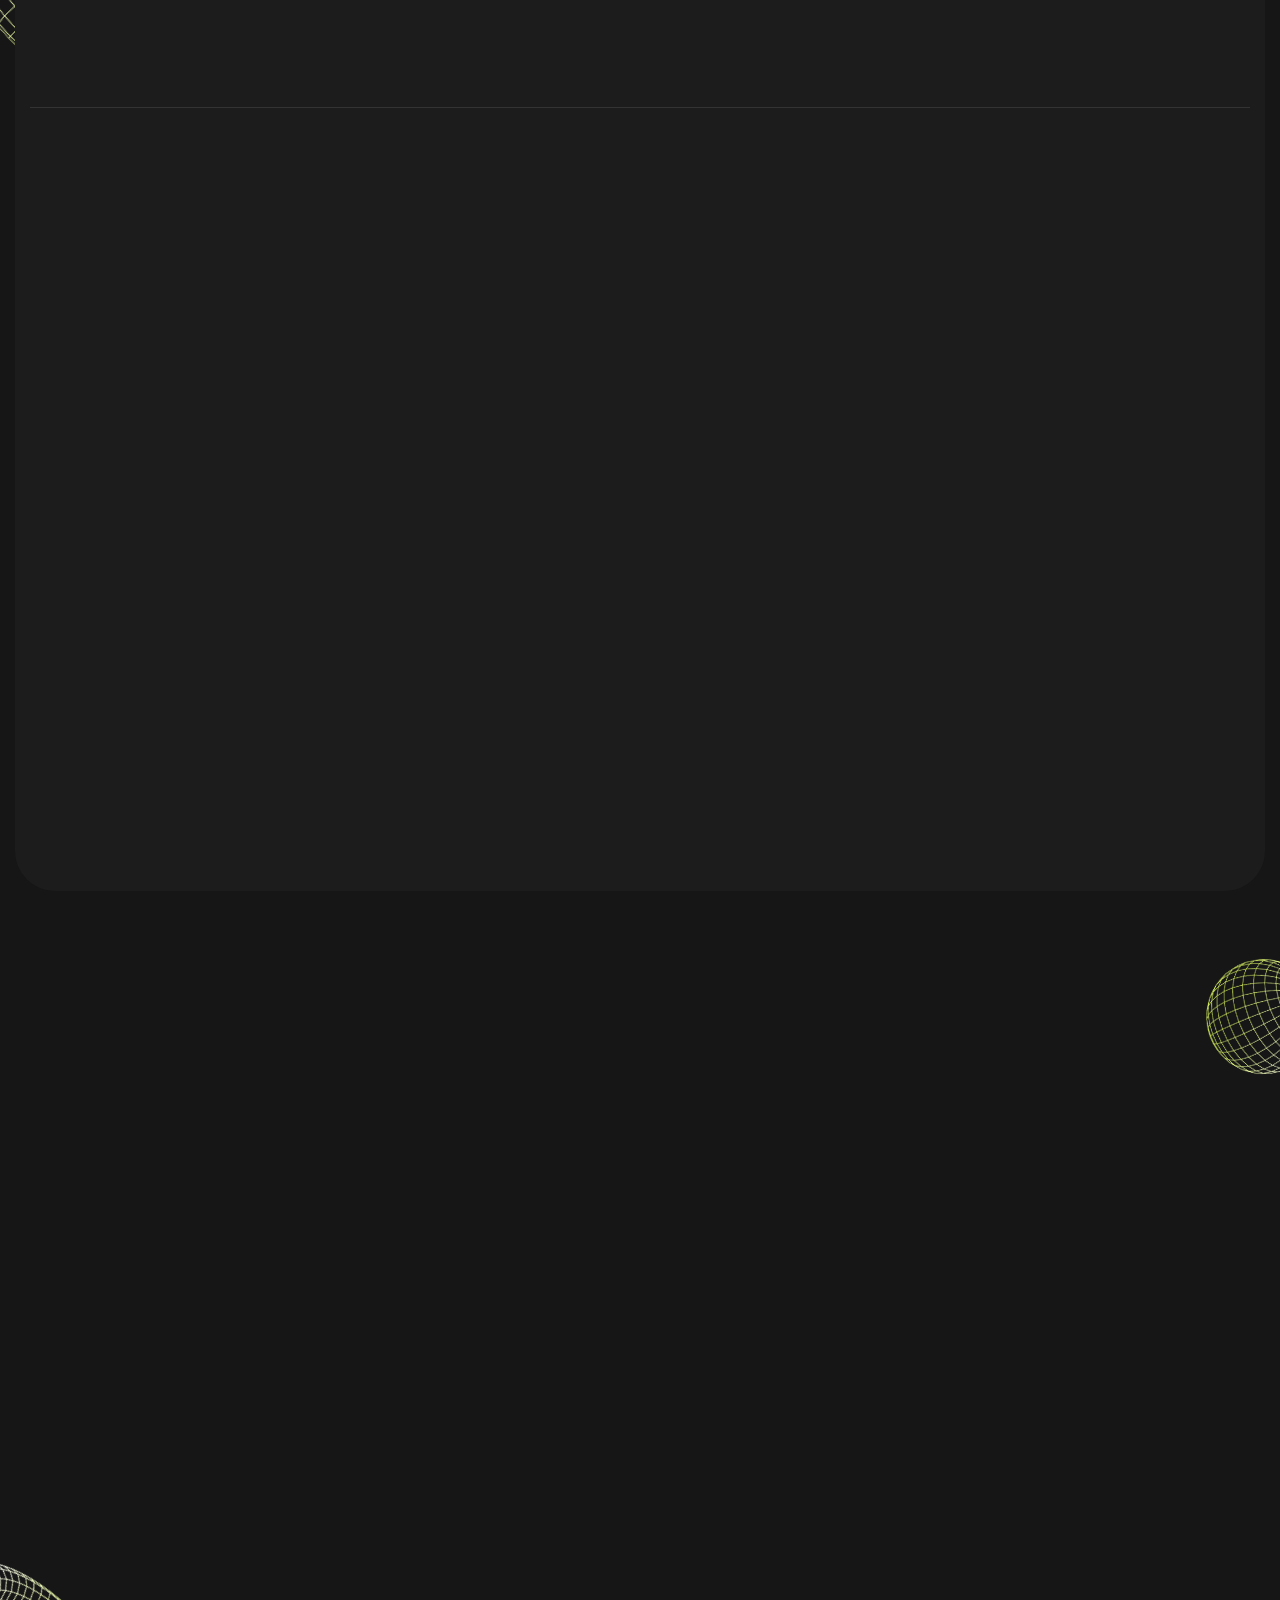
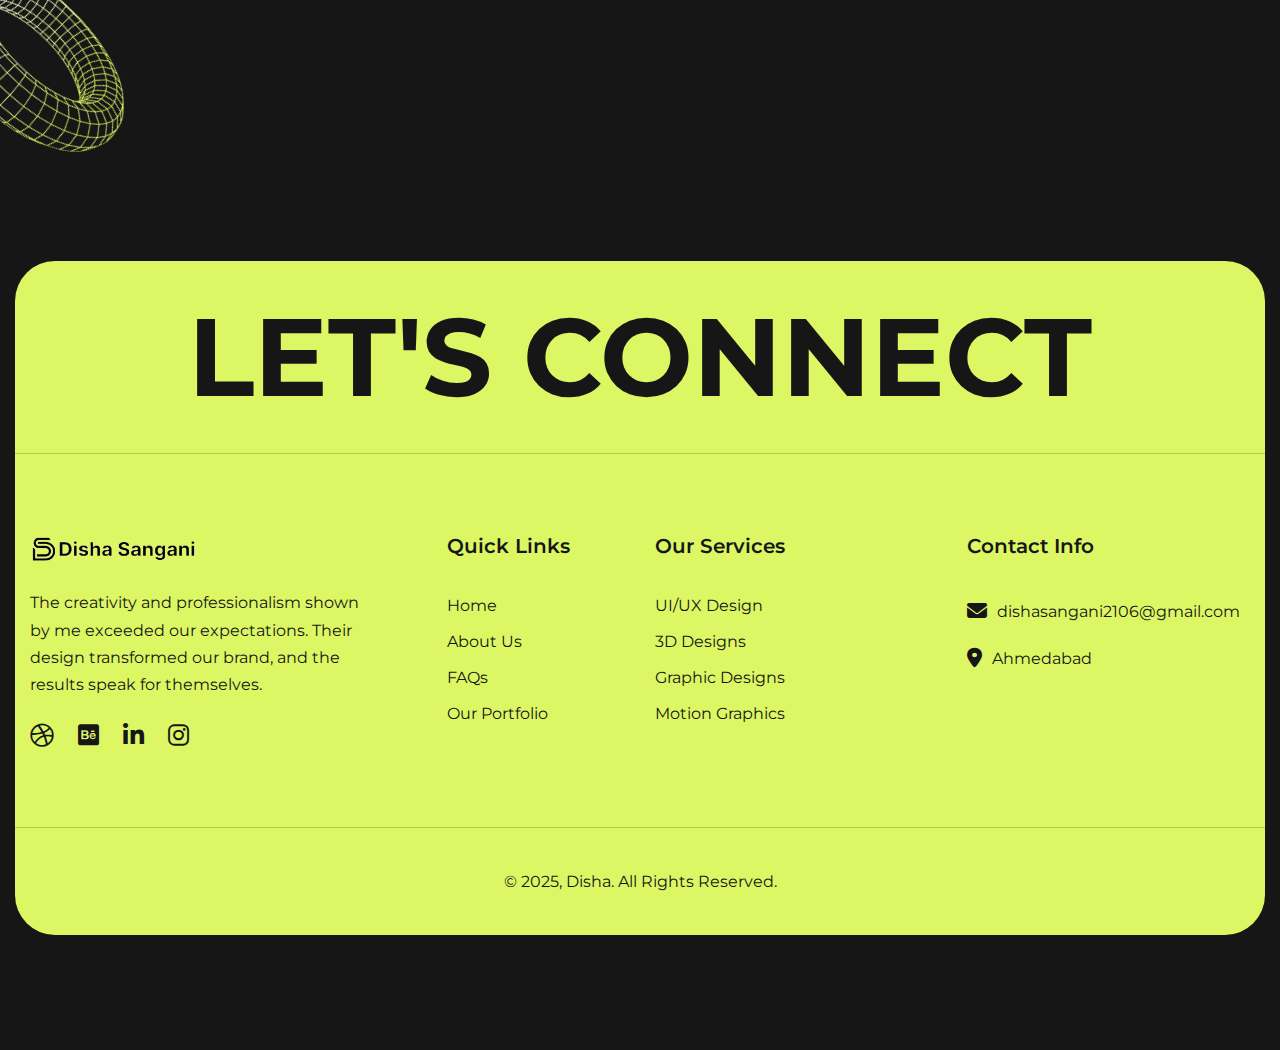
==== commit 0c2472de: "Update about.html" ====
--- a/about.html
+++ b/about.html
@@ -823,7 +823,7 @@
                                         <!-- Footer Contact Details Start -->
                                         <div class="footer-contact-details">
                                             <!-- Footer Info Box Start -->
-                                            <div class="footer-info-box">
+                                         <!--    <div class="footer-info-box">
                                                 <div class="icon-box">
                                                     <i
                                                         class="fa-solid fa-phone"></i>
@@ -926,4 +926,4 @@
             <!-- Main Custom js file -->
             <script src="js/function.js"></script>
         </body>
-    </html>+    </html>
--- a/css/custom.css
+++ b/css/custom.css
@@ -94,6 +94,12 @@
 	max-width: 100%;
 }
 
+@media only screen and (max-width: 450px){
+	.navbar-brand img{
+		width:245px !important;
+	}
+}
+
 a{
 	text-decoration: none;
 }
@@ -6344,4 +6350,4 @@
 	.google-map-iframe iframe{
 		height: 350px;
 	}
-}+}
